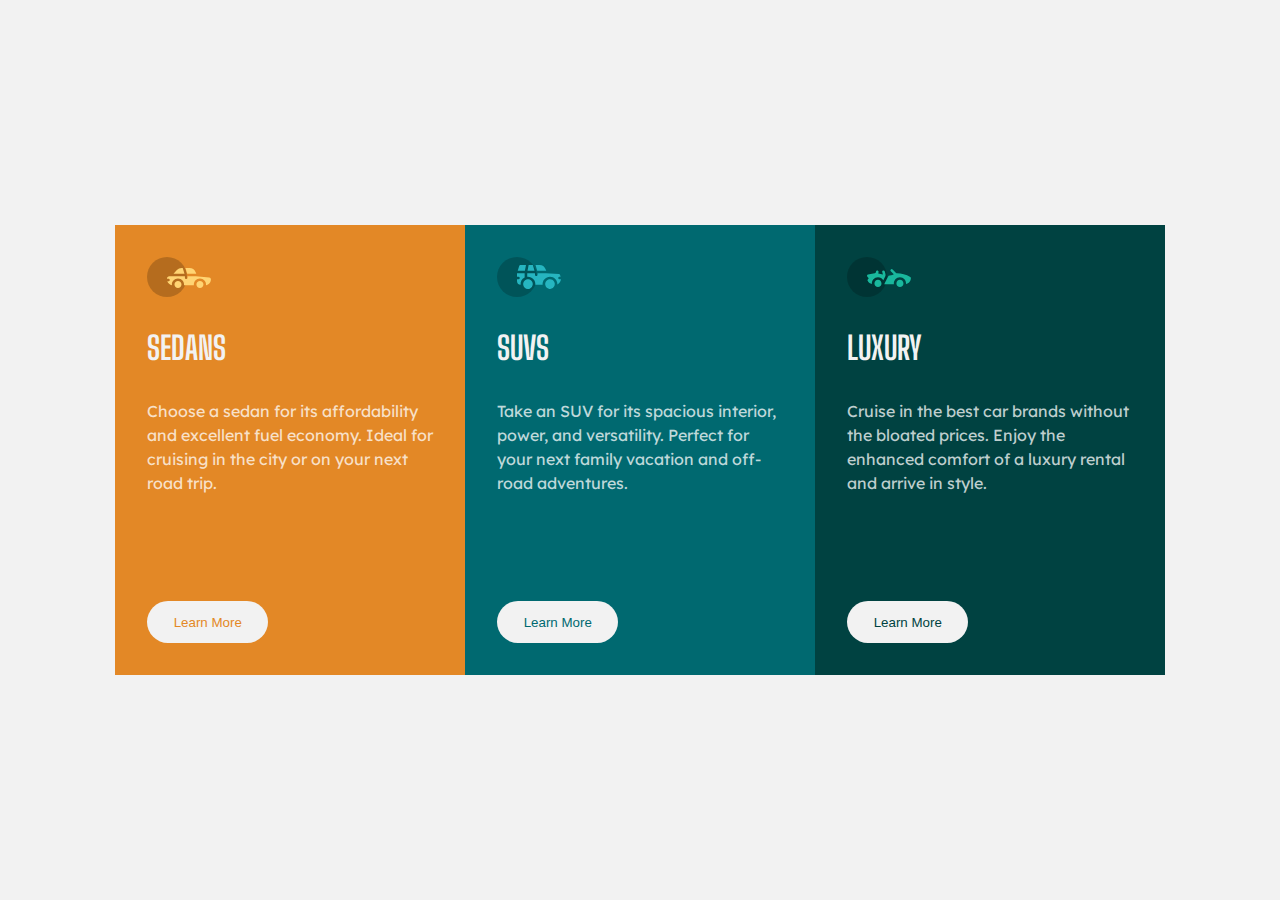
==== index.html @ fe447886 "first commit" ====
<!DOCTYPE html>
<html lang="en">
  <head>
    <meta charset="UTF-8" />
    <meta name="viewport" content="width=device-width, initial-scale=1.0" />
    <meta http-equiv="X-UA-Compatible" content="ie=edge" />
    <link rel="preconnect" href="https://fonts.googleapis.com" />
    <link rel="preconnect" href="https://fonts.gstatic.com" crossorigin />
    <link
      href="https://fonts.googleapis.com/css2?family=Big+Shoulders+Display:wght@700&family=Lexend+Deca&display=swap"
      rel="stylesheet"
    />
    <link rel="stylesheet" href="style.css" />
    <title>Zuri - Layout Task</title>
  </head>
  <body>
    <main>
      <section>
        <article class="first-section">
          <div>
            <img src="images/icon-sedans.svg" alt="sedan" />
            <h1>Sedans</h1>
            <p>
              Choose a sedan for its affordability and excellent fuel economy.
              Ideal for cruising in the city or on your next road trip.
            </p>
          </div>
          <button>
            Learn More
          </button>
        </article>
        <article class="second-section">
          <div>
            <img src="images/icon-suvs.svg" alt="sedan" />
            <h1>SUVs</h1>
            <p>
              Take an SUV for its spacious interior, power, and versatility.
              Perfect for your next family vacation and off-road adventures.
            </p>
          </div>
          <button>
            Learn More
          </button>
        </article>
        <article class="third-section">
          <div>
            <img src="images/icon-luxury.svg" alt="sedan" />
            <h1>Luxury</h1>
            <p>
              Cruise in the best car brands without the bloated prices. Enjoy
              the enhanced comfort of a luxury rental and arrive in style.
            </p>
          </div>
          <button>
            Learn More
          </button>
        </article>
      </section>
    </main>
  </body>
</html>
---- style.css ----
* {
  -webkit-box-sizing: border-box;
          box-sizing: border-box;
  margin: 0;
  padding: 0;
}

/*Primary color*/
/*Neutral color*/
main {
  width: 100vw;
  height: 100%;
  background: #f2f2f2;
}

@media (min-width: 650px) {
  main {
    height: 100vh;
    display: -webkit-box;
    display: -ms-flexbox;
    display: flex;
    -webkit-box-align: center;
        -ms-flex-align: center;
            align-items: center;
  }
}

section {
  display: -webkit-box;
  display: -ms-flexbox;
  display: flex;
  width: 100%;
  -webkit-box-orient: vertical;
  -webkit-box-direction: normal;
      -ms-flex-direction: column;
          flex-direction: column;
  -webkit-box-align: center;
      -ms-flex-align: center;
          align-items: center;
  padding-block: 2em;
  color: #f2f2f2;
}

@media (min-width: 650px) {
  section {
    -webkit-box-orient: horizontal;
    -webkit-box-direction: normal;
        -ms-flex-direction: row;
            flex-direction: row;
    -webkit-box-align: stretch;
        -ms-flex-align: stretch;
            align-items: stretch;
    -webkit-box-pack: center;
        -ms-flex-pack: center;
            justify-content: center;
  }
}

button {
  padding: 1em 2em;
  border-radius: 2em;
  outline: none;
  border: none;
  background-color: #f2f2f2;
}

button:hover {
  color: #f2f2f2;
  background-color: transparent;
  border: 2px solid #f2f2f2;
}

p {
  line-height: 1.5em;
  font-family: 'Lexend Deca', sans-serif;
  font-weight: 400;
  font-size: .9rem;
  color: rgba(255, 255, 255, 0.75);
}

@media (min-width: 650px) {
  p {
    font-size: 1em;
  }
}

h1 {
  text-transform: uppercase;
  font-family: 'Big Shoulders Display', cursive;
  font-weight: 700;
  font-size: 2rem;
}

article {
  width: 90%;
  max-width: 350px;
  height: 350px;
  display: -webkit-box;
  display: -ms-flexbox;
  display: flex;
  -webkit-box-orient: vertical;
  -webkit-box-direction: normal;
      -ms-flex-direction: column;
          flex-direction: column;
  -webkit-box-pack: justify;
      -ms-flex-pack: justify;
          justify-content: space-between;
  -webkit-box-align: start;
      -ms-flex-align: start;
          align-items: flex-start;
  padding: 1.5em;
}

article div {
  display: -webkit-box;
  display: -ms-flexbox;
  display: flex;
  gap: 1em;
  -webkit-box-orient: vertical;
  -webkit-box-direction: normal;
      -ms-flex-direction: column;
          flex-direction: column;
  -webkit-box-align: start;
      -ms-flex-align: start;
          align-items: flex-start;
}

@media (min-width: 650px) {
  article {
    height: 450px;
    padding: 2em;
  }
  article div {
    gap: 2em;
  }
}

.first-section {
  background-color: #e38826;
}

.first-section button {
  color: #e38826;
}

.first-section button:hover {
  color: #f2f2f2;
}

.second-section {
  background-color: #006970;
}

.second-section button {
  color: #006970;
}

.second-section button:hover {
  color: #f2f2f2;
}

.third-section {
  background-color: #004241;
}

.third-section button {
  color: #004241;
}

.third-section button:hover {
  color: #f2f2f2;
}
/*# sourceMappingURL=style.css.map */
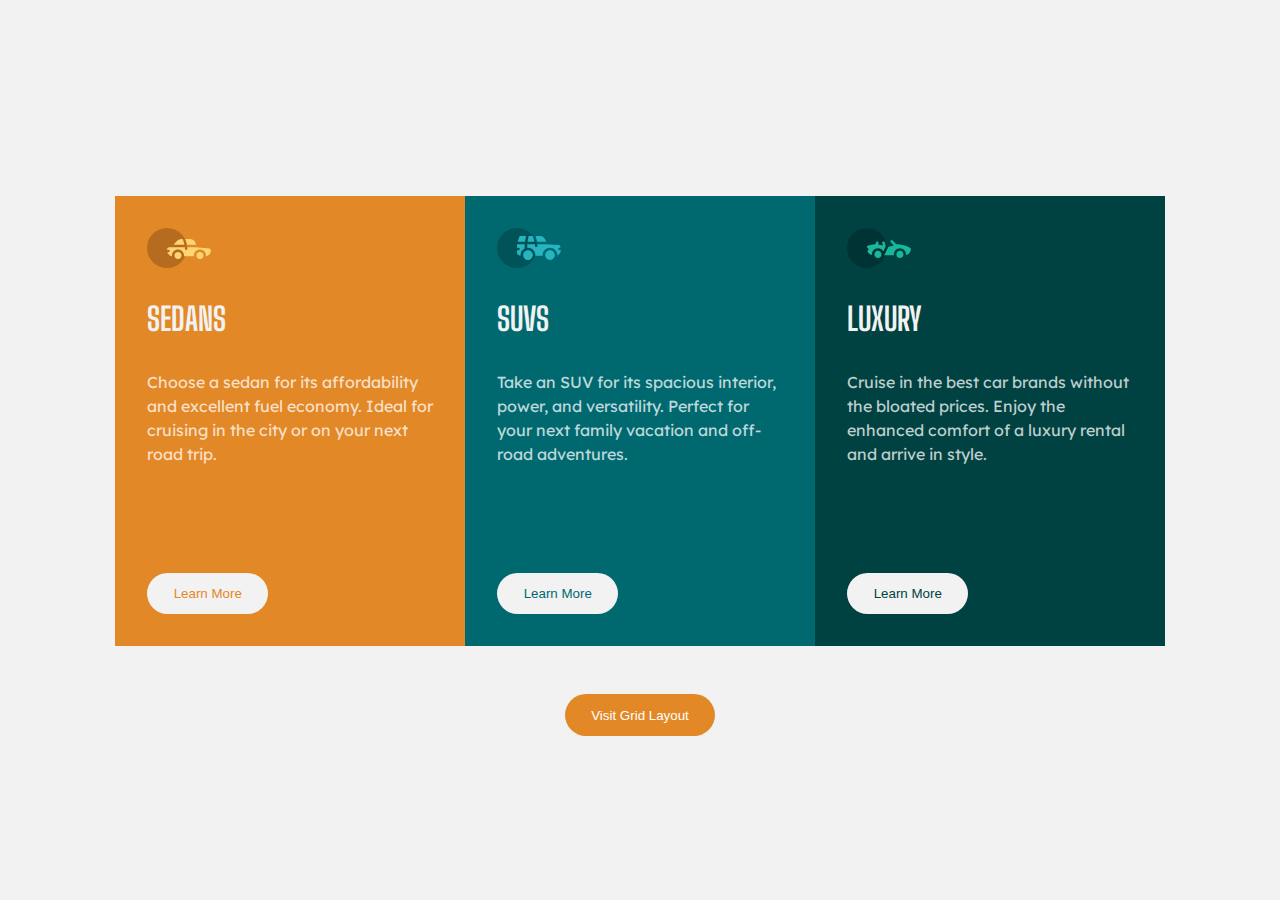
==== commit 90c9b27b: "second commit" ====
--- a/index.html
+++ b/index.html
@@ -15,46 +15,46 @@
   </head>
   <body>
     <main>
-      <section>
-        <article class="first-section">
-          <div>
-            <img src="images/icon-sedans.svg" alt="sedan" />
-            <h1>Sedans</h1>
-            <p>
-              Choose a sedan for its affordability and excellent fuel economy.
-              Ideal for cruising in the city or on your next road trip.
-            </p>
-          </div>
-          <button>
-            Learn More
-          </button>
-        </article>
-        <article class="second-section">
-          <div>
-            <img src="images/icon-suvs.svg" alt="sedan" />
-            <h1>SUVs</h1>
-            <p>
-              Take an SUV for its spacious interior, power, and versatility.
-              Perfect for your next family vacation and off-road adventures.
-            </p>
-          </div>
-          <button>
-            Learn More
-          </button>
-        </article>
-        <article class="third-section">
-          <div>
-            <img src="images/icon-luxury.svg" alt="sedan" />
-            <h1>Luxury</h1>
-            <p>
-              Cruise in the best car brands without the bloated prices. Enjoy
-              the enhanced comfort of a luxury rental and arrive in style.
-            </p>
-          </div>
-          <button>
-            Learn More
-          </button>
-        </article>
+      <section class="all-section">
+        <section class="card-section">
+          <article class="first-section">
+            <div>
+              <img src="images/icon-sedans.svg" alt="sedan" />
+              <h1>Sedans</h1>
+              <p>
+                Choose a sedan for its affordability and excellent fuel economy.
+                Ideal for cruising in the city or on your next road trip.
+              </p>
+            </div>
+            <button>Learn More</button>
+          </article>
+          <article class="second-section">
+            <div>
+              <img src="images/icon-suvs.svg" alt="sedan" />
+              <h1>SUVs</h1>
+              <p>
+                Take an SUV for its spacious interior, power, and versatility.
+                Perfect for your next family vacation and off-road adventures.
+              </p>
+            </div>
+            <button>Learn More</button>
+          </article>
+          <article class="third-section">
+            <div>
+              <img src="images/icon-luxury.svg" alt="sedan" />
+              <h1>Luxury</h1>
+              <p>
+                Cruise in the best car brands without the bloated prices. Enjoy
+                the enhanced comfort of a luxury rental and arrive in style.
+              </p>
+            </div>
+            <button>Learn More</button>
+          </article>
+        </section>
+
+        <a href="grid.html"
+          ><button class="grid-button">Visit Grid Layout</button></a
+        >
       </section>
     </main>
   </body>
--- a/style.css
+++ b/style.css
@@ -7,10 +7,13 @@
 
 /*Primary color*/
 /*Neutral color*/
+body {
+  background: #f2f2f2;
+}
+
 main {
   width: 100vw;
   height: 100%;
-  background: #f2f2f2;
 }
 
 @media (min-width: 650px) {
@@ -25,7 +28,48 @@
   }
 }
 
-section {
+.all-section {
+  display: -webkit-box;
+  display: -ms-flexbox;
+  display: flex;
+  -webkit-box-orient: vertical;
+  -webkit-box-direction: normal;
+      -ms-flex-direction: column;
+          flex-direction: column;
+  -webkit-box-align: center;
+      -ms-flex-align: center;
+          align-items: center;
+  width: 100%;
+  gap: 1em;
+}
+
+a {
+  text-decoration: none;
+}
+
+.grid-button {
+  background-color: #e38826;
+  color: white;
+}
+
+.grid-button:hover {
+  color: #f2f2f2;
+  background-color: transparent;
+  color: #e38826;
+  border: 2px solid #e38826;
+}
+
+.ongrid-button {
+  display: -webkit-box;
+  display: -ms-flexbox;
+  display: flex;
+  -webkit-box-pack: center;
+      -ms-flex-pack: center;
+          justify-content: center;
+  margin-top: 4em;
+}
+
+.card-section {
   display: -webkit-box;
   display: -ms-flexbox;
   display: flex;
@@ -42,7 +86,7 @@
 }
 
 @media (min-width: 650px) {
-  section {
+  .card-section {
     -webkit-box-orient: horizontal;
     -webkit-box-direction: normal;
         -ms-flex-direction: row;
@@ -72,9 +116,9 @@
 
 p {
   line-height: 1.5em;
-  font-family: 'Lexend Deca', sans-serif;
+  font-family: "Lexend Deca", sans-serif;
   font-weight: 400;
-  font-size: .9rem;
+  font-size: 0.9rem;
   color: rgba(255, 255, 255, 0.75);
 }
 
@@ -86,7 +130,7 @@
 
 h1 {
   text-transform: uppercase;
-  font-family: 'Big Shoulders Display', cursive;
+  font-family: "Big Shoulders Display", cursive;
   font-weight: 700;
   font-size: 2rem;
 }
@@ -170,4 +214,50 @@
 .third-section button:hover {
   color: #f2f2f2;
 }
+
+.grid-container {
+  display: -ms-grid;
+  display: grid;
+  -ms-grid-columns: (minmax(auto, 150px))[5];
+      grid-template-columns: repeat(5, minmax(auto, 150px));
+  -ms-grid-rows: (minmax(auto, 150px))[4];
+      grid-template-rows: repeat(4, minmax(auto, 150px));
+  gap: 10px;
+  place-content: center;
+}
+
+.grid-container section {
+  width: 100%;
+  height: 100%;
+}
+
+.grid-container .grid-item-1 {
+  background-color: #006970;
+  grid-row: span 2;
+  grid-column: span 3;
+}
+
+.grid-container .grid-item-2 {
+  background-color: #e38826;
+  grid-row: span 2;
+  grid-column: span 2;
+}
+
+.grid-container .grid-item-3 {
+  background-color: #e38826;
+  grid-row: span 2;
+  grid-column: span 2;
+}
+
+.grid-container .grid-item-4 {
+  background-color: #004241;
+  grid-column: span 3;
+  grid-row: span 1;
+}
+
+.grid-container .grid-item-5 {
+  background-color: #004241;
+  grid-column: span 3;
+  grid-row: span 1;
+}
 /*# sourceMappingURL=style.css.map */